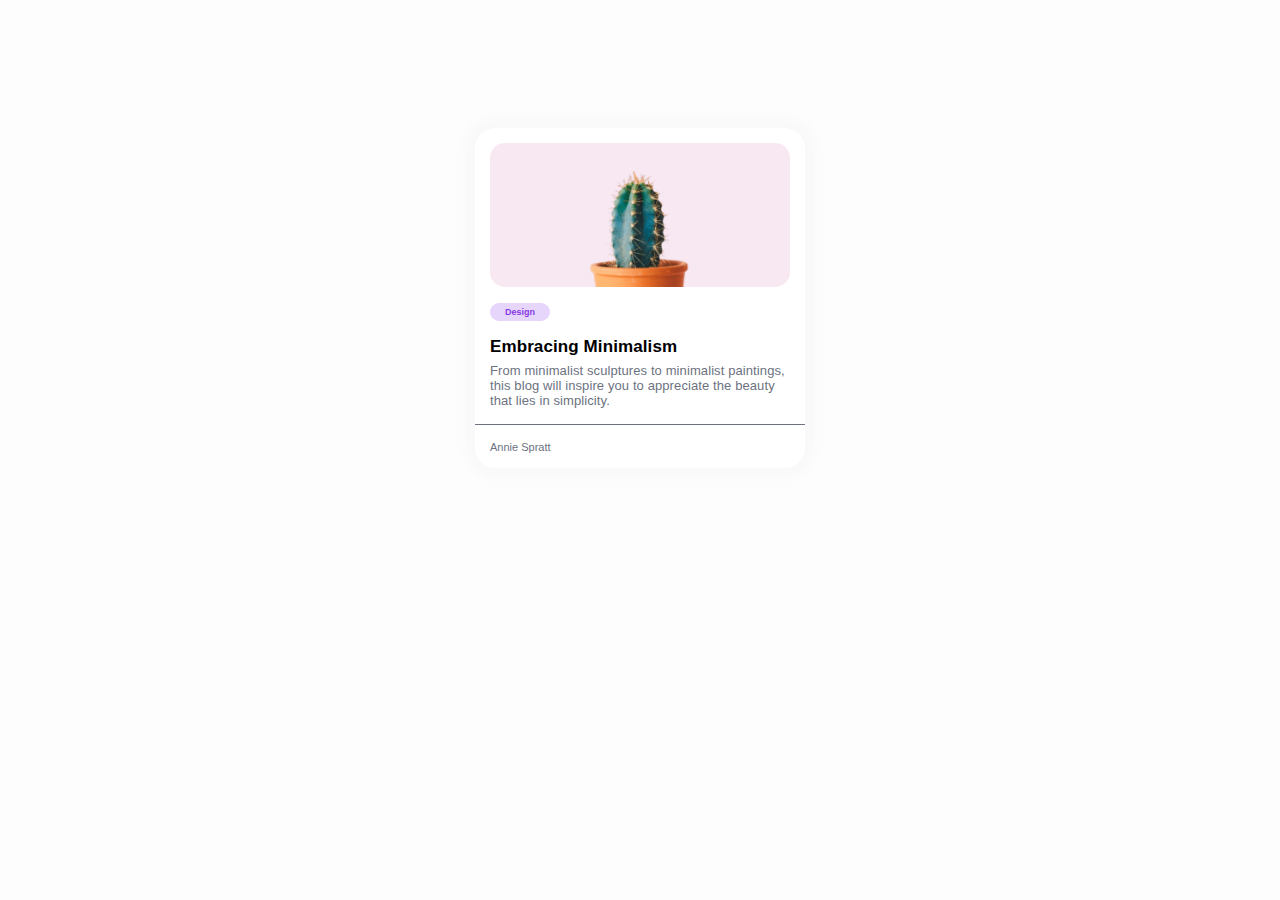
==== 1_exercise/index.html @ 24189d1d "practice exercise" ====
<!DOCTYPE html>
<html lang="en">
<head>
    <meta charset="UTF-8">
    <meta name="viewport" content="width=device-width, initial-scale=1.0">
    <title>1 Exercise</title>
    <link rel="stylesheet" href="style.css">
    <link href="https://fonts.google.com/specimen/Sora?query=sora" rel="stylesheet">

</head>
<body>
    <div id="square">
        <div class="photo"> </div>

        <button><b>Design</b></button>

        <div class="text">
            <b class="title">Embracing Minimalism</b>
            <p class="smalltext"> From minimalist sculptures to minimalist paintings,
                 this blog will inspire you to appreciate the beauty
                 that lies in simplicity.
        </div>
        <div class="line"></div>
        <div class="name">Annie Spratt</div>
    
    </div>
</body>
</html>
---- 1_exercise/style.css ----
@import url('https://fonts.google.com/specimen/Sora?query=sora');

body {
    margin: 8rem;
    display: flex;
    align-items: center;
    background-color: rgba(240, 240, 240, 0.116);
    flex-direction: column;
}

#square {
    height: 310px; 
    width: 300px;
    background-color: white;
    box-shadow: 0px 0px 10px 10px rgba(176, 177, 179, 0.05);
    border-radius: 20px;
    display: flex;
    flex-direction: column;
    padding: 15px;
    position: relative;
}

.photo {
    background-image: url('image/cactus_img.jpg');
    background-size: cover; 
    background-repeat: no-repeat;
    background-position: center;
    width: 100%; 
    height: 250px; 
    border-radius: 15px;
    overflow: hidden;
    margin: 0 auto; 
}

button {
    background-color: #E6D6FC;
    color: #883AE1;
    border: none;
    padding: 4px 9px;
    border-radius: 20px;
    font-size: 9px;
    cursor: pointer;
    width: 60px;
    height: 20px;
    margin-top: 16px;
    font-family: 'Sora', sans-serif;
}

.text {
    margin-top: 16px;
    font-size: 17px;
    font-family: 'Sora', sans-serif;
    letter-spacing: 0.1px; 
}

.smalltext {
    margin-top: 6px;
    margin-bottom: 0px;
    color: #6C727F;
    font-size: 13px;
    font-family: 'Sora', sans-serif;
}

.line {
    height: 1px;
    width: calc(100% + 30px); 
    background-color: #6C727F;
    position: relative;
    left: -15px;
    margin-top: 16px;
}

.name {
    margin-top: 16px;
    color: #6C727F;
    font-family: 'Sora', sans-serif;
    font-size: 11px;
}
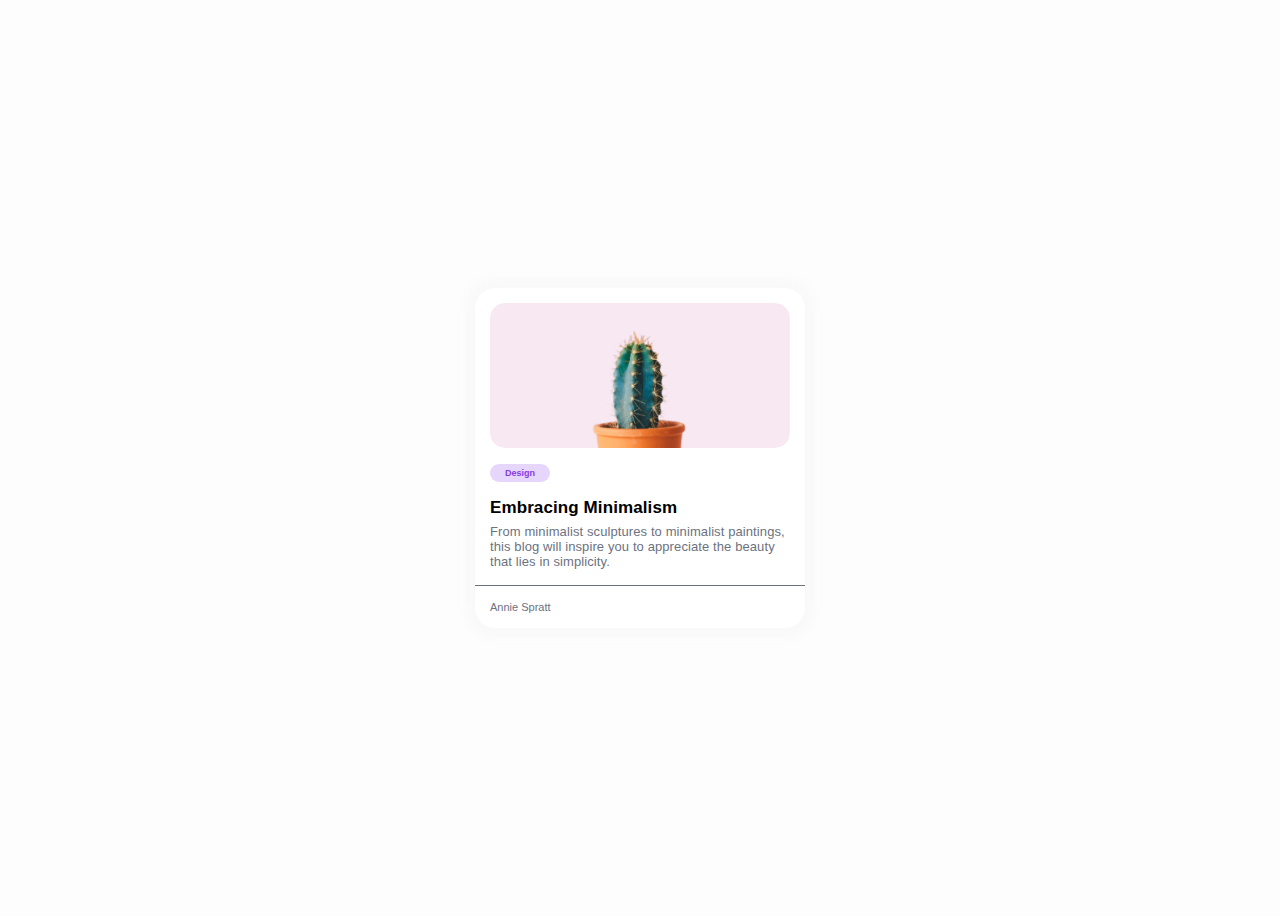
==== commit 59829ec8: "update code frontend" ====
--- a/1_exercise/index.html
+++ b/1_exercise/index.html
@@ -9,8 +9,8 @@
 
 </head>
 <body>
-    <div id="square">
-        <div class="photo"> </div>
+    <div class="square">
+        <div class="photo"> <img src="image/cactus_img.jpg" class="photo"> </div>
 
         <button><b>Design</b></button>
 
--- a/1_exercise/style.css
+++ b/1_exercise/style.css
@@ -1,16 +1,19 @@
 @import url('https://fonts.google.com/specimen/Sora?query=sora');
 
 body {
-    margin: 8rem;
+    height:100vh;
     display: flex;
     align-items: center;
+    justify-content:center; 
     background-color: rgba(240, 240, 240, 0.116);
     flex-direction: column;
 }
 
-#square {
-    height: 310px; 
-    width: 300px;
+.square {
+    max-height: 310px; 
+    height: 100%; 
+    max-width: 300px;
+    width: 100%;
     background-color: white;
     box-shadow: 0px 0px 10px 10px rgba(176, 177, 179, 0.05);
     border-radius: 20px;
@@ -21,12 +24,10 @@
 }
 
 .photo {
-    background-image: url('image/cactus_img.jpg');
-    background-size: cover; 
-    background-repeat: no-repeat;
-    background-position: center;
+    max-width: 300px;
     width: 100%; 
-    height: 250px; 
+    max-height: 250px;
+    height: 100%; 
     border-radius: 15px;
     overflow: hidden;
     margin: 0 auto; 
